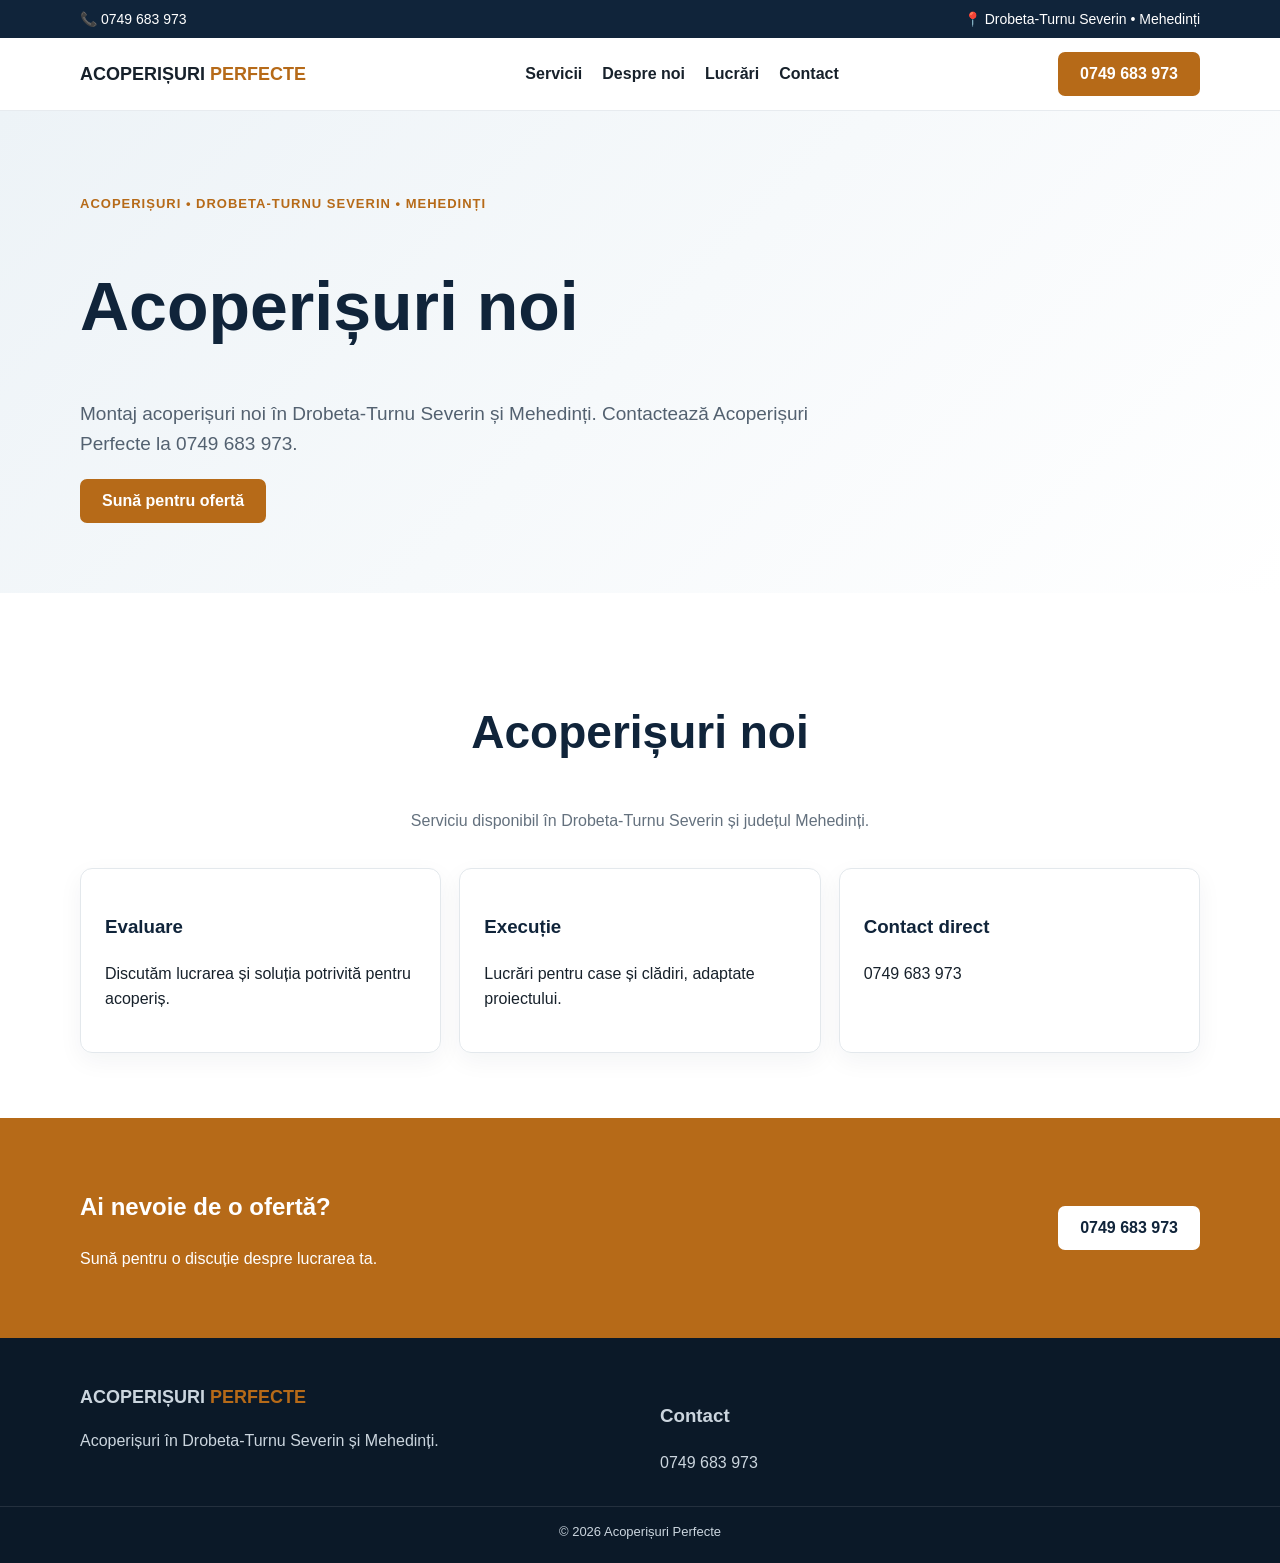
==== acoperisuri-noi.html @ f9e0d2e8 "Add files via upload" ====
<!doctype html><html lang="ro"><head><meta charset="utf-8"><meta name="viewport" content="width=device-width,initial-scale=1"><title>Acoperișuri noi | Acoperișuri Perfecte</title><meta name="description" content="Montaj acoperișuri noi în Drobeta-Turnu Severin și Mehedinți."><meta name="robots" content="index,follow"><link rel="canonical" href="https://moiselamisto-cyber.github.io/acoperis-expert-mehedinti/../"><link rel="stylesheet" href="../style.css"></head><body><header class="topbar"><div class="wrap topbar-inner"><span>📞 0749 683 973</span><span>📍 Drobeta-Turnu Severin • Mehedinți</span></div></header><nav class="nav"><div class="wrap nav-inner"><a class="logo" href="../">ACOPERIȘURI <b>PERFECTE</b></a><div class="links"><a href="../servicii/">Servicii</a><a href="../despre-noi.html">Despre noi</a><a href="../lucrari.html">Lucrări</a><a href="../contact.html">Contact</a></div><a class="btn" href="tel:+40749683973">0749 683 973</a></div></nav><main><section class="hero"><div class="wrap"><p class="eyebrow">ACOPERIȘURI • DROBETA-TURNU SEVERIN • MEHEDINȚI</p><h1>Acoperișuri noi</h1><p class="lead">Montaj acoperișuri noi în Drobeta-Turnu Severin și Mehedinți. Contactează Acoperișuri Perfecte la 0749 683 973.</p><a class="btn" href="tel:+40749683973">Sună pentru ofertă</a></div></section><section class="section"><div class="wrap"><h2>Acoperișuri noi</h2><p class="section-lead">Serviciu disponibil în Drobeta-Turnu Severin și județul Mehedinți.</p><div class="cards"><article><h3>Evaluare</h3><p>Discutăm lucrarea și soluția potrivită pentru acoperiș.</p></article><article><h3>Execuție</h3><p>Lucrări pentru case și clădiri, adaptate proiectului.</p></article><article><h3>Contact direct</h3><p><a href="tel:+40749683973">0749 683 973</a></p></article></div></div></section></main><section class="cta"><div class="wrap cta-inner"><div><h2>Ai nevoie de o ofertă?</h2><p>Sună pentru o discuție despre lucrarea ta.</p></div><a class="btn light" href="tel:+40749683973">0749 683 973</a></div></section><footer><div class="wrap footer-grid"><div><div class="logo">ACOPERIȘURI <b>PERFECTE</b></div><p>Acoperișuri în Drobeta-Turnu Severin și Mehedinți.</p></div><div><h3>Contact</h3><a href="tel:+40749683973">0749 683 973</a></div></div><div class="copyright">© 2026 Acoperișuri Perfecte</div></footer></body></html>
---- style.css ----
*{box-sizing:border-box}html{scroll-behavior:smooth}body{margin:0;font-family:Arial,Helvetica,sans-serif;color:#17212b;background:#fff;line-height:1.6}img{max-width:100%;height:auto;display:block}a{color:inherit;text-decoration:none}.wrap{width:min(1120px,calc(100% - 24px));margin:auto}.topbar{background:#10243a;color:#fff;font-size:14px}.topbar-inner{min-height:38px;display:flex;align-items:center;justify-content:space-between}.nav{background:#fff;border-bottom:1px solid #e7ebef;position:sticky;top:0;z-index:10}.nav-inner{min-height:72px;display:flex;align-items:center;justify-content:space-between;gap:18px}.logo{font-weight:800;font-size:18px}.logo b{color:#b66a18}.links{display:flex;gap:20px}.links a{font-weight:700}.btn{display:inline-flex;align-items:center;justify-content:center;min-height:44px;padding:0 20px;border-radius:7px;background:#b66a18;color:#fff;font-weight:700;border:2px solid #b66a18}.hero{background:linear-gradient(135deg,#edf3f7,#fff);padding:70px 0}.hero h1{font-size:clamp(38px,6vw,68px);line-height:1.05;color:#10243a}.hero h1 strong{color:#b66a18}.lead{font-size:19px;color:#536170;max-width:760px}.eyebrow{color:#b66a18;font-weight:800;letter-spacing:1px;font-size:13px}.section{padding:65px 0}.section h2{text-align:center;color:#10243a;font-size:clamp(30px,4vw,46px)}.section-lead{text-align:center;color:#64717e;max-width:760px;margin:0 auto 35px}.cards{display:grid;grid-template-columns:repeat(3,1fr);gap:18px}.cards article{padding:24px;border:1px solid #e3e8ec;border-radius:12px;box-shadow:0 8px 25px rgba(16,36,58,.05)}.cards h3{color:#10243a}.dark{background:#10243a;color:#fff}.dark h2{color:#fff}.cta{background:#b66a18;color:#fff;padding:50px 0}.cta-inner{display:flex;justify-content:space-between;align-items:center;gap:25px}.light{background:#fff;color:#10243a;border-color:#fff}.gallery{display:grid;grid-template-columns:repeat(3,1fr);gap:18px}.gallery img{width:100%;aspect-ratio:4/3;object-fit:cover;border-radius:12px}footer{background:#0b1928;color:#cbd5de;padding:45px 0 20px}.footer-grid{display:grid;grid-template-columns:1fr 1fr;gap:40px}.copyright{text-align:center;border-top:1px solid rgba(255,255,255,.1);margin-top:30px;padding-top:15px;font-size:13px}@media(max-width:900px){.links{display:none}.cards{grid-template-columns:repeat(2,1fr)}.gallery{grid-template-columns:repeat(2,1fr)}.cta-inner{flex-direction:column;text-align:center}}@media(max-width:600px){.topbar-inner span:last-child{display:none}.nav-inner{min-height:62px}.logo{font-size:14px}.nav .btn{padding:0 11px;font-size:12px}.hero{padding:45px 0}.hero h1{font-size:38px}.lead{font-size:17px}.cards,.gallery{grid-template-columns:1fr}.gallery{gap:14px}.gallery img{aspect-ratio:16/11}.section{padding:50px 0}.cta-inner .btn{width:100%}.footer-grid{grid-template-columns:1fr}}
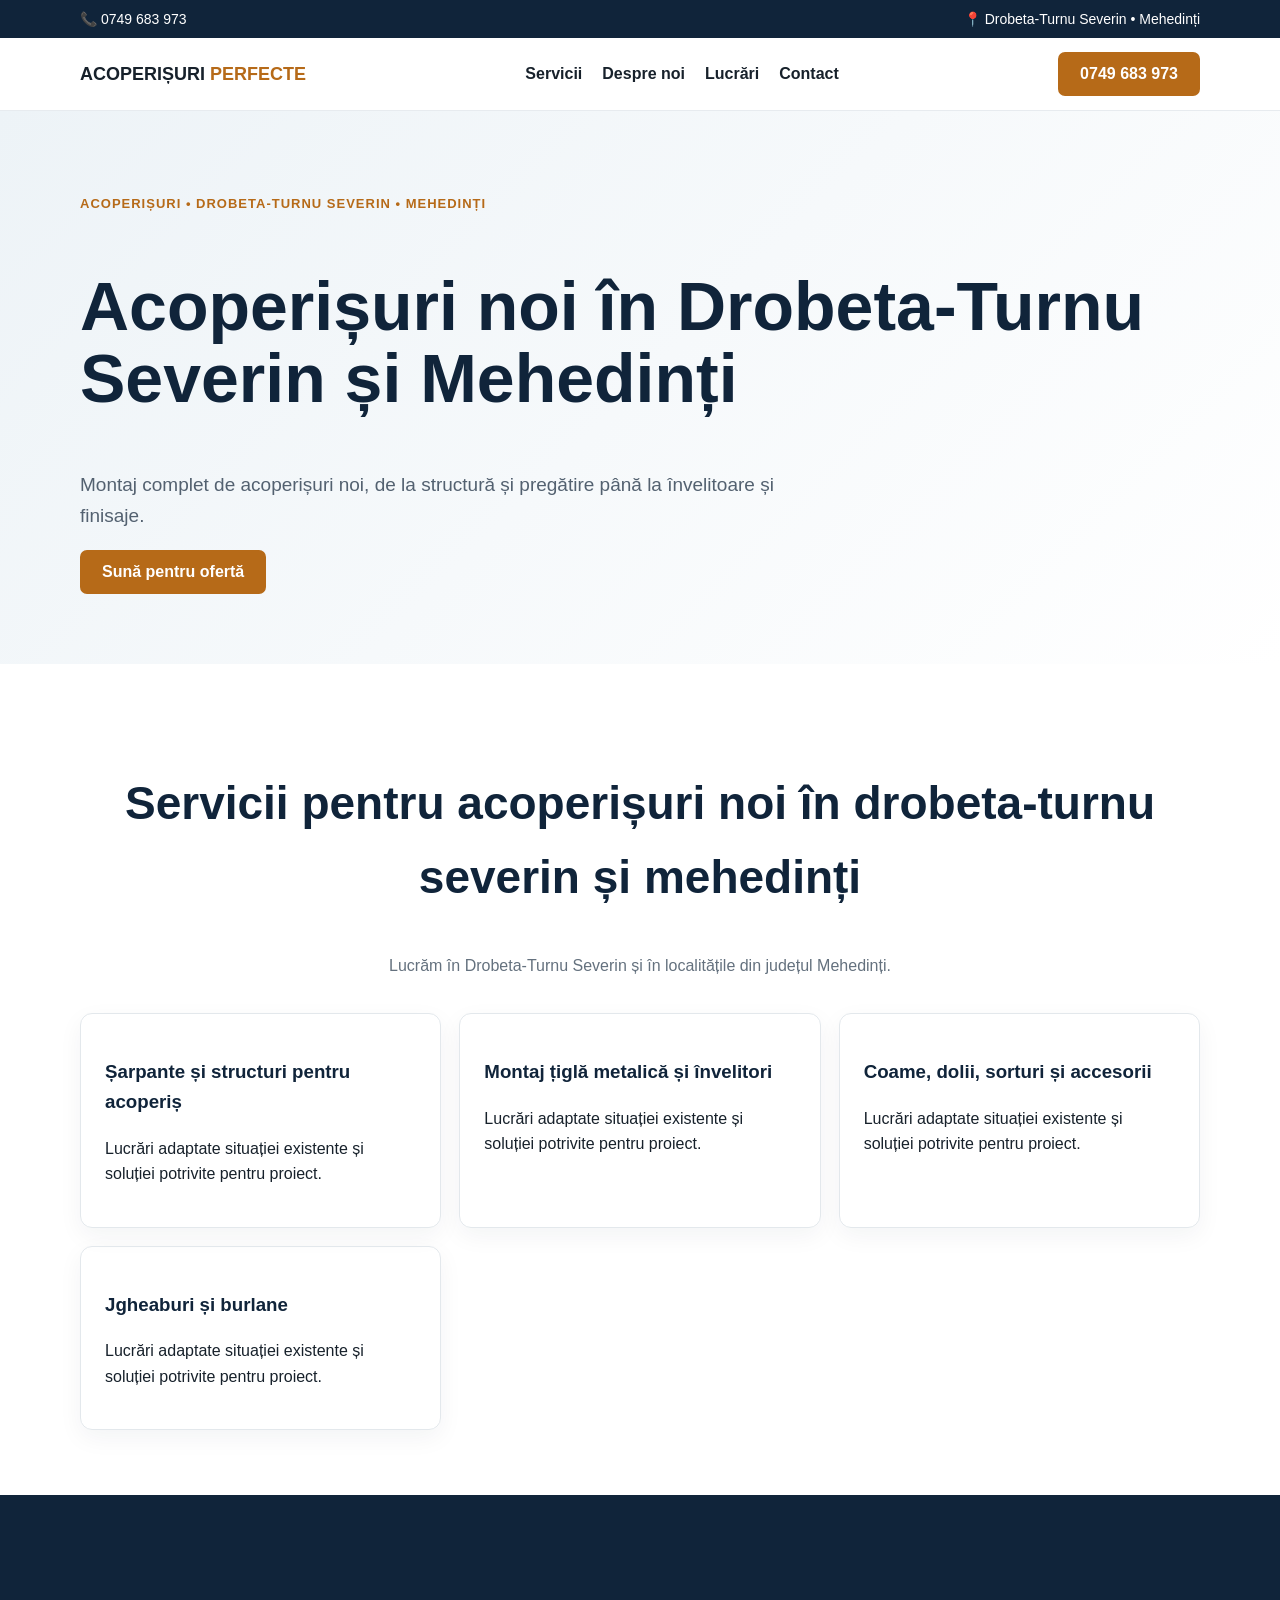
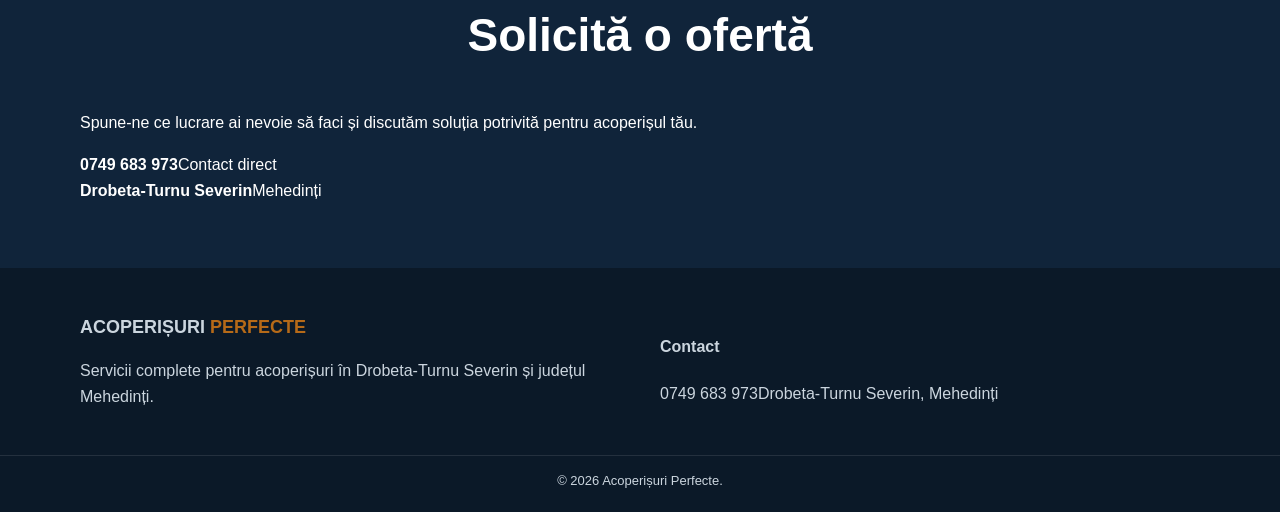
==== commit e45452c9: "Add files via upload" ====
--- a/acoperisuri-noi.html
+++ b/acoperisuri-noi.html
@@ -1 +1,50 @@
-<!doctype html><html lang="ro"><head><meta charset="utf-8"><meta name="viewport" content="width=device-width,initial-scale=1"><title>Acoperișuri noi | Acoperișuri Perfecte</title><meta name="description" content="Montaj acoperișuri noi în Drobeta-Turnu Severin și Mehedinți."><meta name="robots" content="index,follow"><link rel="canonical" href="https://moiselamisto-cyber.github.io/acoperis-expert-mehedinti/../"><link rel="stylesheet" href="../style.css"></head><body><header class="topbar"><div class="wrap topbar-inner"><span>📞 0749 683 973</span><span>📍 Drobeta-Turnu Severin • Mehedinți</span></div></header><nav class="nav"><div class="wrap nav-inner"><a class="logo" href="../">ACOPERIȘURI <b>PERFECTE</b></a><div class="links"><a href="../servicii/">Servicii</a><a href="../despre-noi.html">Despre noi</a><a href="../lucrari.html">Lucrări</a><a href="../contact.html">Contact</a></div><a class="btn" href="tel:+40749683973">0749 683 973</a></div></nav><main><section class="hero"><div class="wrap"><p class="eyebrow">ACOPERIȘURI • DROBETA-TURNU SEVERIN • MEHEDINȚI</p><h1>Acoperișuri noi</h1><p class="lead">Montaj acoperișuri noi în Drobeta-Turnu Severin și Mehedinți. Contactează Acoperișuri Perfecte la 0749 683 973.</p><a class="btn" href="tel:+40749683973">Sună pentru ofertă</a></div></section><section class="section"><div class="wrap"><h2>Acoperișuri noi</h2><p class="section-lead">Serviciu disponibil în Drobeta-Turnu Severin și județul Mehedinți.</p><div class="cards"><article><h3>Evaluare</h3><p>Discutăm lucrarea și soluția potrivită pentru acoperiș.</p></article><article><h3>Execuție</h3><p>Lucrări pentru case și clădiri, adaptate proiectului.</p></article><article><h3>Contact direct</h3><p><a href="tel:+40749683973">0749 683 973</a></p></article></div></div></section></main><section class="cta"><div class="wrap cta-inner"><div><h2>Ai nevoie de o ofertă?</h2><p>Sună pentru o discuție despre lucrarea ta.</p></div><a class="btn light" href="tel:+40749683973">0749 683 973</a></div></section><footer><div class="wrap footer-grid"><div><div class="logo">ACOPERIȘURI <b>PERFECTE</b></div><p>Acoperișuri în Drobeta-Turnu Severin și Mehedinți.</p></div><div><h3>Contact</h3><a href="tel:+40749683973">0749 683 973</a></div></div><div class="copyright">© 2026 Acoperișuri Perfecte</div></footer></body></html>+<!doctype html>
+<html lang="ro">
+<head>
+<meta charset="utf-8">
+<meta name="viewport" content="width=device-width, initial-scale=1">
+<title>Acoperișuri noi Drobeta-Turnu Severin | Acoperișuri Perfecte</title>
+<meta name="description" content="Montaj acoperișuri noi în Drobeta-Turnu Severin și Mehedinți. Șarpante, învelitori și soluții complete pentru case și clădiri. Sună pentru ofertă.">
+<meta name="robots" content="index,follow">
+<link rel="canonical" href="https://moiselamisto-cyber.github.io/acoperis-expert-mehedinti/acoperisuri-noi.html">
+<link rel="stylesheet" href="style.css">
+</head>
+<body>
+<header class="topbar"><div class="wrap topbar-inner">
+<span>📞 0749 683 973</span><span>📍 Drobeta-Turnu Severin • Mehedinți</span>
+</div></header>
+<nav class="nav"><div class="wrap nav-inner">
+<a class="logo" href="index.html">ACOPERIȘURI <b>PERFECTE</b></a>
+<div class="links">
+<a href="../index.html#servicii">Servicii</a>
+<a href="despre-noi.html">Despre noi</a>
+<a href="lucrari.html">Lucrări</a>
+<a href="contact.html">Contact</a>
+</div>
+<a class="btn" href="tel:+40749683973">0749 683 973</a>
+</div></nav>
+<main>
+<section class="hero"><div class="wrap">
+<p class="eyebrow">ACOPERIȘURI • DROBETA-TURNU SEVERIN • MEHEDINȚI</p>
+<h1>Acoperișuri noi în Drobeta-Turnu Severin și Mehedinți</h1>
+<p class="lead">Montaj complet de acoperișuri noi, de la structură și pregătire până la învelitoare și finisaje.</p>
+<a class="btn" href="tel:+40749683973">Sună pentru ofertă</a>
+</div></section>
+<section class="section"><div class="wrap">
+<h2>Servicii pentru acoperișuri noi în drobeta-turnu severin și mehedinți</h2>
+<p class="section-lead">Lucrăm în Drobeta-Turnu Severin și în localitățile din județul Mehedinți.</p>
+<div class="cards">
+<article><h3>Șarpante și structuri pentru acoperiș</h3><p>Lucrări adaptate situației existente și soluției potrivite pentru proiect.</p></article><article><h3>Montaj țiglă metalică și învelitori</h3><p>Lucrări adaptate situației existente și soluției potrivite pentru proiect.</p></article><article><h3>Coame, dolii, sorturi și accesorii</h3><p>Lucrări adaptate situației existente și soluției potrivite pentru proiect.</p></article><article><h3>Jgheaburi și burlane</h3><p>Lucrări adaptate situației existente și soluției potrivite pentru proiect.</p></article>
+</div>
+</div></section>
+<section class="section dark"><div class="wrap split">
+<div><h2>Solicită o ofertă</h2><p>Spune-ne ce lucrare ai nevoie să faci și discutăm soluția potrivită pentru acoperișul tău.</p></div>
+<div class="facts"><div><strong>0749 683 973</strong><span>Contact direct</span></div><div><strong>Drobeta-Turnu Severin</strong><span>Mehedinți</span></div></div>
+</div></section>
+</main>
+<footer><div class="wrap footer-grid"><div>
+<div class="logo light-logo">ACOPERIȘURI <b>PERFECTE</b></div>
+<p>Servicii complete pentru acoperișuri în Drobeta-Turnu Severin și județul Mehedinți.</p>
+</div><div><h4>Contact</h4><a href="tel:+40749683973">0749 683 973</a><span>Drobeta-Turnu Severin, Mehedinți</span></div></div>
+<div class="copyright">© 2026 Acoperișuri Perfecte.</div></footer>
+</body></html>
